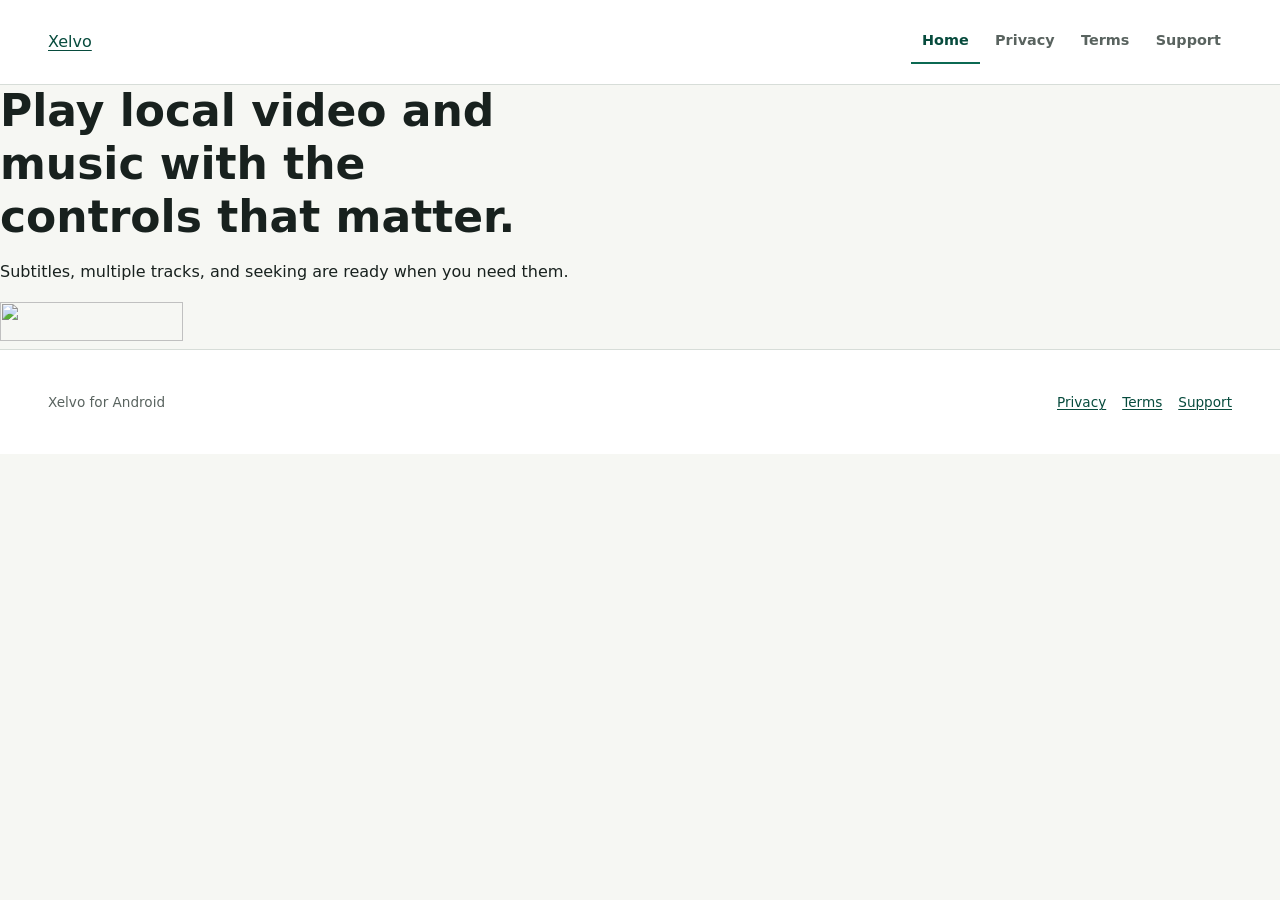
==== index.html @ 4891912d "Add files via upload" ====
<!doctype html>
<html lang="en">
  <head>
    <meta charset="utf-8">
    <meta name="viewport" content="width=device-width, initial-scale=1">
    <meta
      name="description"
      content="Xelvo is a local video and music player for Android with subtitles, multiple tracks, and seeking controls."
    >
    <link rel="canonical" href="https://xelvo-org.github.io/">
    <link rel="stylesheet" href="assets/site.css">
    <title>Xelvo | Local media player for Android</title>
  </head>
  <body class="home-page">
    <a class="skip-link" href="#main-content">Skip to content</a>
    <header class="site-header">
      <div class="header-inner">
        <div class="identity-row">
          <a class="header-mark" href="index.html" aria-label="Xelvo home">Xelvo</a>
          <nav class="site-nav" aria-label="Primary">
            <ul>
              <li><a href="index.html" aria-current="page">Home</a></li>
              <li><a href="privacy.html">Privacy</a></li>
              <li><a href="terms.html">Terms</a></li>
              <li><a href="support.html">Support</a></li>
            </ul>
          </nav>
        </div>
      </div>
    </header>

    <main id="main-content" class="home-main">
      <section class="home-hero" aria-labelledby="product-claim">
        <div class="home-hero-inner">
          <h1 id="product-claim">Play local video and music with the controls that matter.</h1>
          <p class="product-description">
            Subtitles, multiple tracks, and seeking are ready when you need them.
          </p>
          <a
            class="play-action"
            href="https://play.google.com/store/apps/details?id=com.xelvo.player"
            aria-label="Get Xelvo on Google Play"
          >
            <img
              src="assets/google-play-lockup.png"
              alt=""
              width="183"
              height="39"
            >
          </a>
        </div>
      </section>
    </main>

    <footer class="site-footer">
      <div class="footer-inner">
        <p class="footer-copy">Xelvo for Android</p>
        <nav aria-label="Footer">
          <ul class="footer-nav">
            <li><a href="privacy.html">Privacy</a></li>
            <li><a href="terms.html">Terms</a></li>
            <li><a href="support.html">Support</a></li>
          </ul>
        </nav>
      </div>
    </footer>
  </body>
</html>
---- assets/site.css ----
:root {
  color-scheme: light;
  --paper: #f6f7f3;
  --surface: #ffffff;
  --ink: #18211e;
  --muted: #59635f;
  --line: #d7ddd8;
  --brand: #0b6952;
  --brand-strong: #074b3d;
  --brand-soft: #e7f0eb;
  --accent: #9a6514;
  --focus: #135fd1;
  --content: 74rem;
  --text: 48rem;
}

* {
  box-sizing: border-box;
}

html {
  scroll-behavior: smooth;
}

body {
  margin: 0;
  background: var(--paper);
  color: var(--ink);
  font-family:
    Inter, ui-sans-serif, system-ui, -apple-system, BlinkMacSystemFont, "Segoe UI",
    sans-serif;
  font-size: 1rem;
  line-height: 1.65;
  text-rendering: optimizeLegibility;
}

a {
  color: var(--brand-strong);
  text-decoration-thickness: 0.08em;
  text-underline-offset: 0.18em;
}

a:hover {
  color: var(--brand);
}

a:focus-visible,
button:focus-visible {
  border-radius: 2px;
  outline: 3px solid var(--focus);
  outline-offset: 3px;
}

.skip-link {
  position: fixed;
  z-index: 100;
  top: 0.75rem;
  left: 0.75rem;
  padding: 0.65rem 0.85rem;
  background: var(--ink);
  color: var(--surface);
  transform: translateY(-180%);
}

.skip-link:focus {
  color: var(--surface);
  transform: translateY(0);
}

.site-header {
  border-bottom: 1px solid var(--line);
  background: var(--surface);
}

.header-inner {
  width: min(calc(100% - 2.5rem), var(--content));
  margin: 0 auto;
}

.identity-row {
  display: flex;
  min-height: 5.25rem;
  align-items: center;
  justify-content: space-between;
  gap: 1.5rem;
}

.brand {
  display: inline-flex;
  align-items: center;
  gap: 0.85rem;
  color: var(--ink);
  text-decoration: none;
}

.brand:hover {
  color: var(--ink);
}

.brand-mark {
  display: grid;
  width: 2.5rem;
  height: 2.5rem;
  place-items: center;
  border-radius: 4px;
  background: var(--brand);
  color: var(--surface);
  font-size: 1.05rem;
  font-weight: 800;
  line-height: 1;
}

.brand-name {
  display: block;
  font-size: 1.18rem;
  font-weight: 780;
  line-height: 1.1;
}

.brand-context {
  display: block;
  margin-top: 0.2rem;
  color: var(--muted);
  font-size: 0.78rem;
  font-weight: 600;
  line-height: 1.2;
}

.site-nav ul,
.footer-nav {
  display: flex;
  margin: 0;
  padding: 0;
  align-items: center;
  gap: 0.25rem;
  list-style: none;
}

.site-nav a {
  display: block;
  padding: 0.55rem 0.7rem;
  border-bottom: 2px solid transparent;
  color: var(--muted);
  font-size: 0.9rem;
  font-weight: 650;
  text-decoration: none;
}

.site-nav a:hover {
  color: var(--ink);
}

.site-nav a[aria-current="page"] {
  border-bottom-color: var(--brand);
  color: var(--brand-strong);
}

.page-shell {
  display: grid;
  width: min(calc(100% - 2.5rem), var(--content));
  margin: 0 auto;
  grid-template-columns: minmax(0, 1fr) 15rem;
  gap: 5rem;
}

.page-main {
  min-width: 0;
  padding: 4.5rem 0 6rem;
}

.page-intro {
  max-width: var(--text);
  padding-bottom: 3rem;
}

.eyebrow {
  margin: 0 0 0.8rem;
  color: var(--brand);
  font-size: 0.78rem;
  font-weight: 800;
  letter-spacing: 0;
  text-transform: uppercase;
}

h1,
h2,
h3 {
  margin-top: 0;
  color: var(--ink);
  line-height: 1.2;
  letter-spacing: 0;
}

h1 {
  max-width: 18ch;
  margin-bottom: 1rem;
  font-size: 2.75rem;
  font-weight: 760;
}

h2 {
  margin-bottom: 1rem;
  font-size: 1.55rem;
  font-weight: 740;
}

h3 {
  margin-bottom: 0.5rem;
  font-size: 1.05rem;
  font-weight: 730;
}

p,
ul,
ol,
dl {
  margin-top: 0;
}

.lede {
  max-width: 44rem;
  margin-bottom: 1.35rem;
  color: #35413c;
  font-size: 1.2rem;
  line-height: 1.55;
}

.meta {
  margin-bottom: 0;
  color: var(--muted);
  font-size: 0.9rem;
}

.summary-band {
  max-width: var(--text);
  margin: 0 0 3.25rem;
  padding: 1.4rem 1.5rem;
  border-left: 4px solid var(--brand);
  background: var(--brand-soft);
}

.summary-band p:last-child,
.summary-band ul:last-child {
  margin-bottom: 0;
}

.content-section {
  max-width: var(--text);
  padding: 2.75rem 0;
  border-top: 1px solid var(--line);
  scroll-margin-top: 1.5rem;
}

.content-section > :last-child {
  margin-bottom: 0;
}

.content-section li + li {
  margin-top: 0.55rem;
}

.content-section ul,
.content-section ol {
  padding-left: 1.35rem;
}

.service-list {
  display: grid;
  gap: 1rem;
  margin: 1.5rem 0 0;
}

.service {
  padding: 1.2rem 1.25rem;
  border: 1px solid var(--line);
  border-radius: 6px;
  background: var(--surface);
}

.service p:last-child {
  margin-bottom: 0;
}

.service-label {
  display: inline-block;
  margin-bottom: 0.5rem;
  color: var(--accent);
  font-size: 0.76rem;
  font-weight: 800;
  text-transform: uppercase;
}

.plain-definition {
  margin-bottom: 0;
}

.plain-definition div {
  padding: 1rem 0;
  border-top: 1px solid var(--line);
}

.plain-definition div:first-child {
  padding-top: 0;
  border-top: 0;
}

.plain-definition dt {
  font-weight: 730;
}

.plain-definition dd {
  margin: 0.25rem 0 0;
  color: #35413c;
}

.note {
  padding: 1rem 1.1rem;
  border-left: 3px solid var(--accent);
  background: #fbf7ed;
}

.note strong {
  color: #684408;
}

.toc {
  align-self: start;
  margin-top: 5rem;
  padding: 0.35rem 0 0.35rem 1.25rem;
  border-left: 1px solid var(--line);
  position: sticky;
  top: 1.5rem;
}

.toc-title {
  margin: 0 0 0.75rem;
  color: var(--muted);
  font-size: 0.76rem;
  font-weight: 800;
  text-transform: uppercase;
}

.toc ul {
  margin: 0;
  padding: 0;
  list-style: none;
}

.toc li + li {
  margin-top: 0.45rem;
}

.toc a {
  color: var(--muted);
  font-size: 0.86rem;
  line-height: 1.35;
  text-decoration: none;
}

.toc a:hover {
  color: var(--brand-strong);
  text-decoration: underline;
  text-underline-offset: 0.18em;
}

.contact-line {
  margin: 1.25rem 0 0;
  font-size: 1.1rem;
  font-weight: 700;
}

.site-footer {
  border-top: 1px solid var(--line);
  background: var(--surface);
}

.footer-inner {
  display: flex;
  width: min(calc(100% - 2.5rem), var(--content));
  min-height: 6.5rem;
  margin: 0 auto;
  align-items: center;
  justify-content: space-between;
  gap: 1.5rem;
}

.footer-copy {
  margin: 0;
  color: var(--muted);
  font-size: 0.85rem;
}

.footer-nav {
  gap: 1rem;
}

.footer-nav a {
  font-size: 0.85rem;
}

@media (max-width: 56rem) {
  .identity-row {
    min-height: auto;
    padding: 1rem 0;
    align-items: flex-start;
    flex-direction: column;
    gap: 0.9rem;
  }

  .site-nav {
    width: 100%;
    overflow-x: auto;
  }

  .site-nav ul {
    width: max-content;
  }

  .site-nav a {
    padding-right: 0.9rem;
    padding-left: 0;
    margin-right: 0.8rem;
  }

  .page-shell {
    display: block;
  }

  .page-main {
    padding-top: 3.5rem;
  }

  .toc {
    display: none;
  }
}

@media (max-width: 38rem) {
  .header-inner,
  .page-shell,
  .footer-inner {
    width: min(calc(100% - 2rem), var(--content));
  }

  .brand-context {
    display: none;
  }

  .page-main {
    padding: 3rem 0 4.5rem;
  }

  .page-intro {
    padding-bottom: 2.25rem;
  }

  h1 {
    font-size: 2.1rem;
  }

  h2 {
    font-size: 1.35rem;
  }

  .lede {
    font-size: 1.08rem;
  }

  .summary-band {
    margin-bottom: 2.5rem;
    padding: 1.15rem 1.1rem;
  }

  .content-section {
    padding: 2.25rem 0;
  }

  .service {
    padding: 1rem;
  }

  .footer-inner {
    padding: 1.5rem 0;
    align-items: flex-start;
    flex-direction: column;
  }

  .footer-nav {
    flex-wrap: wrap;
  }
}

@media (prefers-reduced-motion: reduce) {
  html {
    scroll-behavior: auto;
  }
}

@media (prefers-color-scheme: dark) {
  :root {
    color-scheme: dark;
    --paper: #121815;
    --surface: #18201d;
    --ink: #f2f5f3;
    --muted: #aebbb5;
    --line: #34413b;
    --brand: #6ac7a7;
    --brand-strong: #8edbbb;
    --brand-soft: #1c332a;
    --accent: #efbc68;
    --focus: #78a9ff;
  }

  .lede,
  .plain-definition dd {
    color: #cbd4d0;
  }

  .note {
    background: #302719;
  }

  .note strong {
    color: #f4c87d;
  }
}
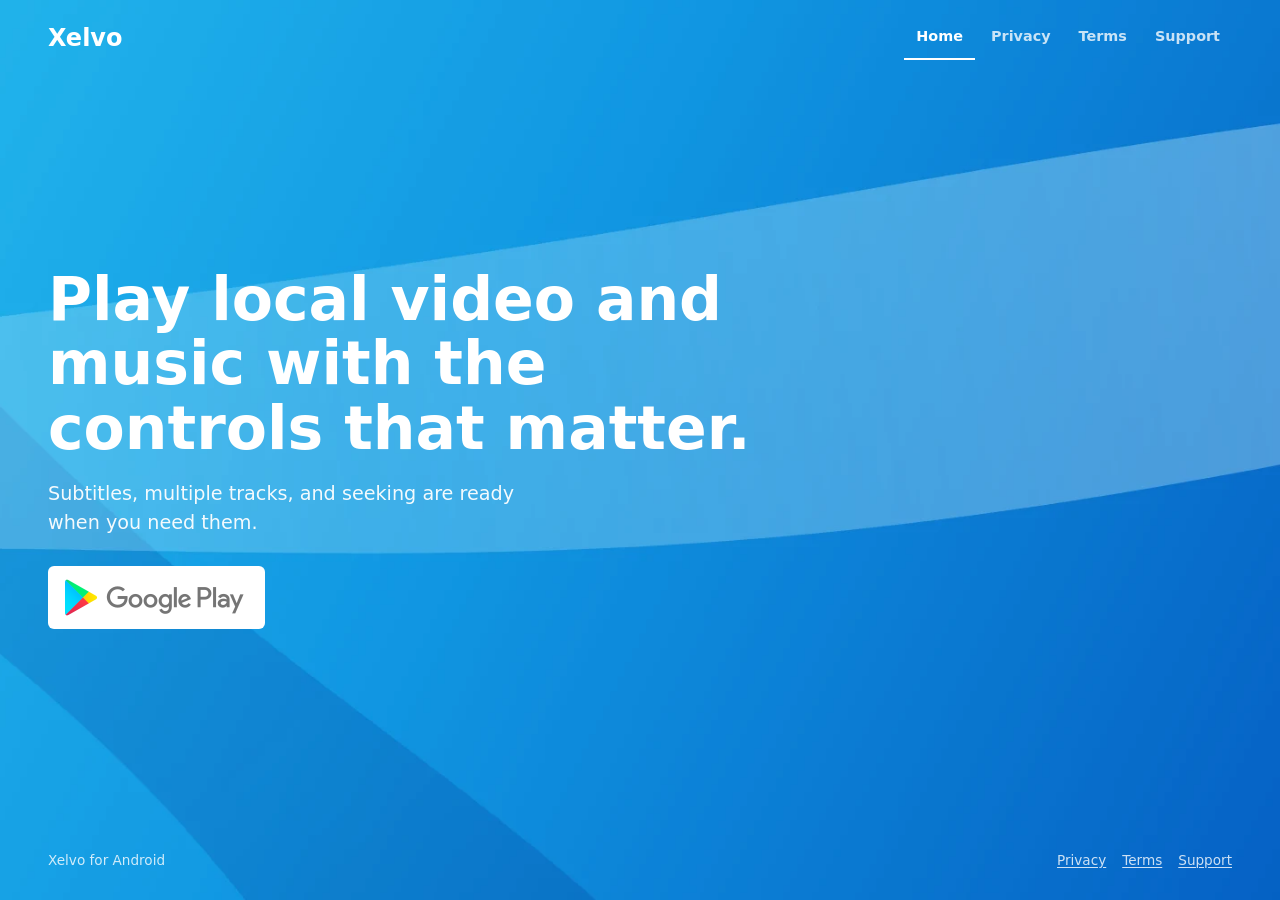
==== commit 43b8fd68: "Update index.html" ====
--- a/index.html
+++ b/index.html
@@ -3,6 +3,7 @@
   <head>
     <meta charset="utf-8">
     <meta name="viewport" content="width=device-width, initial-scale=1">
+    <meta name="google-site-verification" content="aR0ef71jKRhIl8otHM3l5DeTw77IFbGjGHygw_RWDCo" />
     <meta
       name="description"
       content="Xelvo is a local video and music player for Android with subtitles, multiple tracks, and seeking controls."
--- a/assets/site.css
+++ b/assets/site.css
@@ -1,15 +1,15 @@
 :root {
   color-scheme: light;
-  --paper: #f6f7f3;
+  --paper: #f7fafd;
   --surface: #ffffff;
-  --ink: #18211e;
-  --muted: #59635f;
-  --line: #d7ddd8;
-  --brand: #0b6952;
-  --brand-strong: #074b3d;
-  --brand-soft: #e7f0eb;
-  --accent: #9a6514;
-  --focus: #135fd1;
+  --ink: #14161b;
+  --muted: #565a63;
+  --line: rgba(14, 23, 41, 0.12);
+  --brand: #0873d5;
+  --brand-strong: #0b69be;
+  --brand-soft: rgba(8, 115, 213, 0.07);
+  --focus: #0873d5;
+  --ribbon-art: url("xelvo-ribbon.webp");
   --content: 74rem;
   --text: 48rem;
 }
@@ -19,11 +19,17 @@
 }
 
 html {
+  width: 100%;
+  max-width: 100%;
   scroll-behavior: smooth;
 }
 
 body {
+  width: 100%;
+  max-width: 100%;
+  min-width: 0;
   margin: 0;
+  overflow-x: hidden;
   background: var(--paper);
   color: var(--ink);
   font-family:
@@ -34,6 +40,17 @@
   text-rendering: optimizeLegibility;
 }
 
+.home-page {
+  display: grid;
+  min-height: 100svh;
+  grid-template-rows: auto minmax(0, 1fr) auto;
+  background-color: var(--brand);
+  background-image: var(--ribbon-art);
+  background-position: right center;
+  background-repeat: no-repeat;
+  background-size: cover;
+}
+
 a {
   color: var(--brand-strong);
   text-decoration-thickness: 0.08em;
@@ -68,62 +85,36 @@
 }
 
 .site-header {
-  border-bottom: 1px solid var(--line);
-  background: var(--surface);
+  position: absolute;
+  z-index: 10;
+  width: 100%;
+  background: transparent;
 }
 
 .header-inner {
-  width: min(calc(100% - 2.5rem), var(--content));
+  width: min(calc(100vw - 2.5rem), var(--content));
   margin: 0 auto;
 }
 
 .identity-row {
   display: flex;
-  min-height: 5.25rem;
+  min-height: 4.75rem;
   align-items: center;
   justify-content: space-between;
   gap: 1.5rem;
 }
 
-.brand {
-  display: inline-flex;
-  align-items: center;
-  gap: 0.85rem;
-  color: var(--ink);
-  text-decoration: none;
-}
-
-.brand:hover {
-  color: var(--ink);
-}
-
-.brand-mark {
-  display: grid;
-  width: 2.5rem;
-  height: 2.5rem;
-  place-items: center;
-  border-radius: 4px;
-  background: var(--brand);
-  color: var(--surface);
-  font-size: 1.05rem;
+.header-mark {
+  flex: 0 0 auto;
+  color: var(--surface);
+  font-size: 1.5rem;
   font-weight: 800;
   line-height: 1;
-}
-
-.brand-name {
-  display: block;
-  font-size: 1.18rem;
-  font-weight: 780;
-  line-height: 1.1;
-}
-
-.brand-context {
-  display: block;
-  margin-top: 0.2rem;
-  color: var(--muted);
-  font-size: 0.78rem;
-  font-weight: 600;
-  line-height: 1.2;
+  text-decoration: none;
+}
+
+.header-mark:hover {
+  color: var(--surface);
 }
 
 .site-nav ul,
@@ -138,39 +129,64 @@
 
 .site-nav a {
   display: block;
-  padding: 0.55rem 0.7rem;
+  padding: 0.55rem 0.75rem;
   border-bottom: 2px solid transparent;
-  color: var(--muted);
+  color: rgba(255, 255, 255, 0.78);
   font-size: 0.9rem;
   font-weight: 650;
   text-decoration: none;
 }
 
 .site-nav a:hover {
-  color: var(--ink);
+  color: var(--surface);
 }
 
 .site-nav a[aria-current="page"] {
-  border-bottom-color: var(--brand);
-  color: var(--brand-strong);
+  border-bottom-color: var(--surface);
+  color: var(--surface);
+}
+
+.page-ribbon {
+  width: 100vw;
+  max-width: 100vw;
+  min-height: 20rem;
+  background-color: var(--brand);
+  background-image: var(--ribbon-art);
+  background-position: center;
+  background-repeat: no-repeat;
+  background-size: cover;
 }
 
 .page-shell {
   display: grid;
-  width: min(calc(100% - 2.5rem), var(--content));
-  margin: 0 auto;
+  width: min(calc(100vw - 2.5rem), var(--content));
+  margin: -13rem auto 0;
   grid-template-columns: minmax(0, 1fr) 15rem;
   gap: 5rem;
 }
 
 .page-main {
   min-width: 0;
-  padding: 4.5rem 0 6rem;
+  padding: 0 0 6rem;
 }
 
 .page-intro {
+  min-height: 13rem;
   max-width: var(--text);
-  padding-bottom: 3rem;
+  padding: 0 0 2.75rem;
+  color: var(--surface);
+}
+
+.support-page .page-ribbon {
+  min-height: 23rem;
+}
+
+.support-page .page-shell {
+  margin-top: -16rem;
+}
+
+.support-page .page-intro {
+  min-height: 16rem;
 }
 
 .eyebrow {
@@ -198,6 +214,19 @@
   font-weight: 760;
 }
 
+.page-intro h1,
+.page-intro .eyebrow,
+.page-intro .lede,
+.page-intro .meta {
+  color: var(--surface);
+}
+
+.page-intro .eyebrow,
+.page-intro .lede,
+.page-intro .meta {
+  opacity: 0.9;
+}
+
 h2 {
   margin-bottom: 1rem;
   font-size: 1.55rem;
@@ -220,7 +249,7 @@
 .lede {
   max-width: 44rem;
   margin-bottom: 1.35rem;
-  color: #35413c;
+  color: var(--muted);
   font-size: 1.2rem;
   line-height: 1.55;
 }
@@ -233,10 +262,13 @@
 
 .summary-band {
   max-width: var(--text);
-  margin: 0 0 3.25rem;
-  padding: 1.4rem 1.5rem;
+  margin: 3.5rem 0 3.25rem;
+  padding: 1.5rem 1.6rem;
+  border: 0;
   border-left: 4px solid var(--brand);
-  background: var(--brand-soft);
+  border-radius: 6px;
+  background: var(--surface);
+  box-shadow: 0 12px 36px rgba(14, 23, 41, 0.07);
 }
 
 .summary-band p:last-child,
@@ -284,7 +316,7 @@
 .service-label {
   display: inline-block;
   margin-bottom: 0.5rem;
-  color: var(--accent);
+  color: var(--brand-strong);
   font-size: 0.76rem;
   font-weight: 800;
   text-transform: uppercase;
@@ -310,22 +342,24 @@
 
 .plain-definition dd {
   margin: 0.25rem 0 0;
-  color: #35413c;
+  color: var(--muted);
 }
 
 .note {
   padding: 1rem 1.1rem;
-  border-left: 3px solid var(--accent);
-  background: #fbf7ed;
+  border: 1px solid var(--line);
+  border-left: 3px solid var(--brand);
+  border-radius: 6px;
+  background: var(--surface);
 }
 
 .note strong {
-  color: #684408;
+  color: var(--ink);
 }
 
 .toc {
   align-self: start;
-  margin-top: 5rem;
+  margin-top: 18.5rem;
   padding: 0.35rem 0 0.35rem 1.25rem;
   border-left: 1px solid var(--line);
   position: sticky;
@@ -369,14 +403,103 @@
   font-weight: 700;
 }
 
+.home-main {
+  display: grid;
+  width: 100%;
+  max-width: 100%;
+  min-width: 0;
+  min-height: 0;
+}
+
+.home-hero {
+  display: grid;
+  width: 100%;
+  max-width: 100%;
+  grid-template-columns: minmax(0, 1fr);
+  min-height: 0;
+  align-items: center;
+  color: var(--surface);
+}
+
+.home-hero-inner {
+  min-width: 0;
+  max-width: 100%;
+  width: min(calc(100vw - 2.5rem), var(--content));
+  margin: 0 auto;
+  padding: 3rem 0;
+  text-align: left;
+}
+
+.home-hero h1 {
+  max-width: 17ch;
+  margin-bottom: 1.1rem;
+  color: var(--surface);
+  font-size: 3.75rem;
+  line-height: 1.08;
+}
+
+.product-description {
+  max-width: 32rem;
+  margin: 0 0 1.75rem;
+  color: var(--surface);
+  font-size: 1.2rem;
+  line-height: 1.55;
+  opacity: 0.94;
+}
+
+.play-action {
+  display: inline-flex;
+  min-height: 3.25rem;
+  padding: 0.7rem 1rem;
+  align-items: center;
+  justify-content: center;
+  border: 1px solid rgba(255, 255, 255, 0.7);
+  border-radius: 6px;
+  background: var(--surface);
+  line-height: 0;
+  text-decoration: none;
+}
+
+.play-action img {
+  display: block;
+  width: 11.45rem;
+  height: auto;
+}
+
+.play-action:hover {
+  background: var(--paper);
+}
+
+.play-action:focus-visible {
+  outline-color: var(--surface);
+}
+
 .site-footer {
-  border-top: 1px solid var(--line);
-  background: var(--surface);
+  border-top: 1px solid rgba(255, 255, 255, 0.1);
+  background: #111923;
+}
+
+.home-page .site-header {
+  position: relative;
+}
+
+.home-page .site-footer {
+  border-top: 0;
+  background: transparent;
+}
+
+.home-page .footer-inner {
+  min-height: 5rem;
+}
+
+.home-page .footer-copy,
+.home-page .footer-nav a {
+  color: rgba(255, 255, 255, 0.8);
 }
 
 .footer-inner {
   display: flex;
-  width: min(calc(100% - 2.5rem), var(--content));
+  width: min(calc(100vw - 2.5rem), var(--content));
   min-height: 6.5rem;
   margin: 0 auto;
   align-items: center;
@@ -386,7 +509,7 @@
 
 .footer-copy {
   margin: 0;
-  color: var(--muted);
+  color: rgba(255, 255, 255, 0.62);
   font-size: 0.85rem;
 }
 
@@ -395,31 +518,33 @@
 }
 
 .footer-nav a {
+  color: rgba(255, 255, 255, 0.78);
   font-size: 0.85rem;
 }
 
 @media (max-width: 56rem) {
   .identity-row {
-    min-height: auto;
-    padding: 1rem 0;
-    align-items: flex-start;
-    flex-direction: column;
-    gap: 0.9rem;
+    min-height: 4.5rem;
+    padding: 0;
   }
 
   .site-nav {
+    width: auto;
+    min-width: 0;
+    flex: 1 1 0;
+  }
+
+  .site-nav ul {
+    display: grid;
     width: 100%;
-    overflow-x: auto;
-  }
-
-  .site-nav ul {
-    width: max-content;
+    grid-template-columns: repeat(4, minmax(0, 1fr));
+    gap: 0.25rem;
   }
 
   .site-nav a {
-    padding-right: 0.9rem;
-    padding-left: 0;
-    margin-right: 0.8rem;
+    margin: 0;
+    padding: 0.6rem 0.15rem;
+    text-align: center;
   }
 
   .page-shell {
@@ -427,31 +552,87 @@
   }
 
   .page-main {
-    padding-top: 3.5rem;
+    padding-top: 0;
   }
 
   .toc {
     display: none;
   }
+
 }
 
 @media (max-width: 38rem) {
   .header-inner,
   .page-shell,
+  .home-hero-inner,
   .footer-inner {
-    width: min(calc(100% - 2rem), var(--content));
-  }
-
-  .brand-context {
-    display: none;
+    width: min(calc(100vw - 2rem), var(--content));
+  }
+
+  .identity-row {
+    gap: 0.75rem;
+  }
+
+  .header-mark {
+    font-size: 1.3rem;
+  }
+
+  .site-nav a {
+    margin: 0;
+    padding: 0.55rem 0;
+    font-size: 0.8rem;
   }
 
   .page-main {
-    padding: 3rem 0 4.5rem;
+    padding: 0 0 4.5rem;
+  }
+
+  .page-ribbon {
+    min-height: 25rem;
+    background-position: 42% center;
+  }
+
+  .page-shell {
+    margin-top: -18rem;
   }
 
   .page-intro {
-    padding-bottom: 2.25rem;
+    min-height: 18rem;
+    padding-bottom: 2rem;
+  }
+
+  .support-page .page-ribbon {
+    min-height: 30rem;
+  }
+
+  .support-page .page-shell {
+    margin-top: -23rem;
+  }
+
+  .support-page .page-intro {
+    min-height: 23rem;
+  }
+
+  .home-hero {
+    min-height: 0;
+  }
+
+  .home-hero-inner {
+    width: min(calc(100vw - 2rem), var(--content));
+    padding: 2.5rem 0;
+  }
+
+  .home-hero h1 {
+    font-size: 2.5rem;
+  }
+
+  .product-description {
+    width: 100%;
+    min-width: 0;
+    max-width: 100%;
+    margin-bottom: 1.35rem;
+    font-size: 1.12rem;
+    overflow-wrap: break-word;
   }
 
   h1 {
@@ -467,7 +648,7 @@
   }
 
   .summary-band {
-    margin-bottom: 2.5rem;
+    margin: 2.5rem 0;
     padding: 1.15rem 1.1rem;
   }
 
@@ -488,6 +669,13 @@
   .footer-nav {
     flex-wrap: wrap;
   }
+
+  .home-page .footer-inner {
+    min-height: 4.5rem;
+    padding: 1rem 0;
+    align-items: center;
+    flex-direction: row;
+  }
 }
 
 @media (prefers-reduced-motion: reduce) {
@@ -495,32 +683,3 @@
     scroll-behavior: auto;
   }
 }
-
-@media (prefers-color-scheme: dark) {
-  :root {
-    color-scheme: dark;
-    --paper: #121815;
-    --surface: #18201d;
-    --ink: #f2f5f3;
-    --muted: #aebbb5;
-    --line: #34413b;
-    --brand: #6ac7a7;
-    --brand-strong: #8edbbb;
-    --brand-soft: #1c332a;
-    --accent: #efbc68;
-    --focus: #78a9ff;
-  }
-
-  .lede,
-  .plain-definition dd {
-    color: #cbd4d0;
-  }
-
-  .note {
-    background: #302719;
-  }
-
-  .note strong {
-    color: #f4c87d;
-  }
-}
